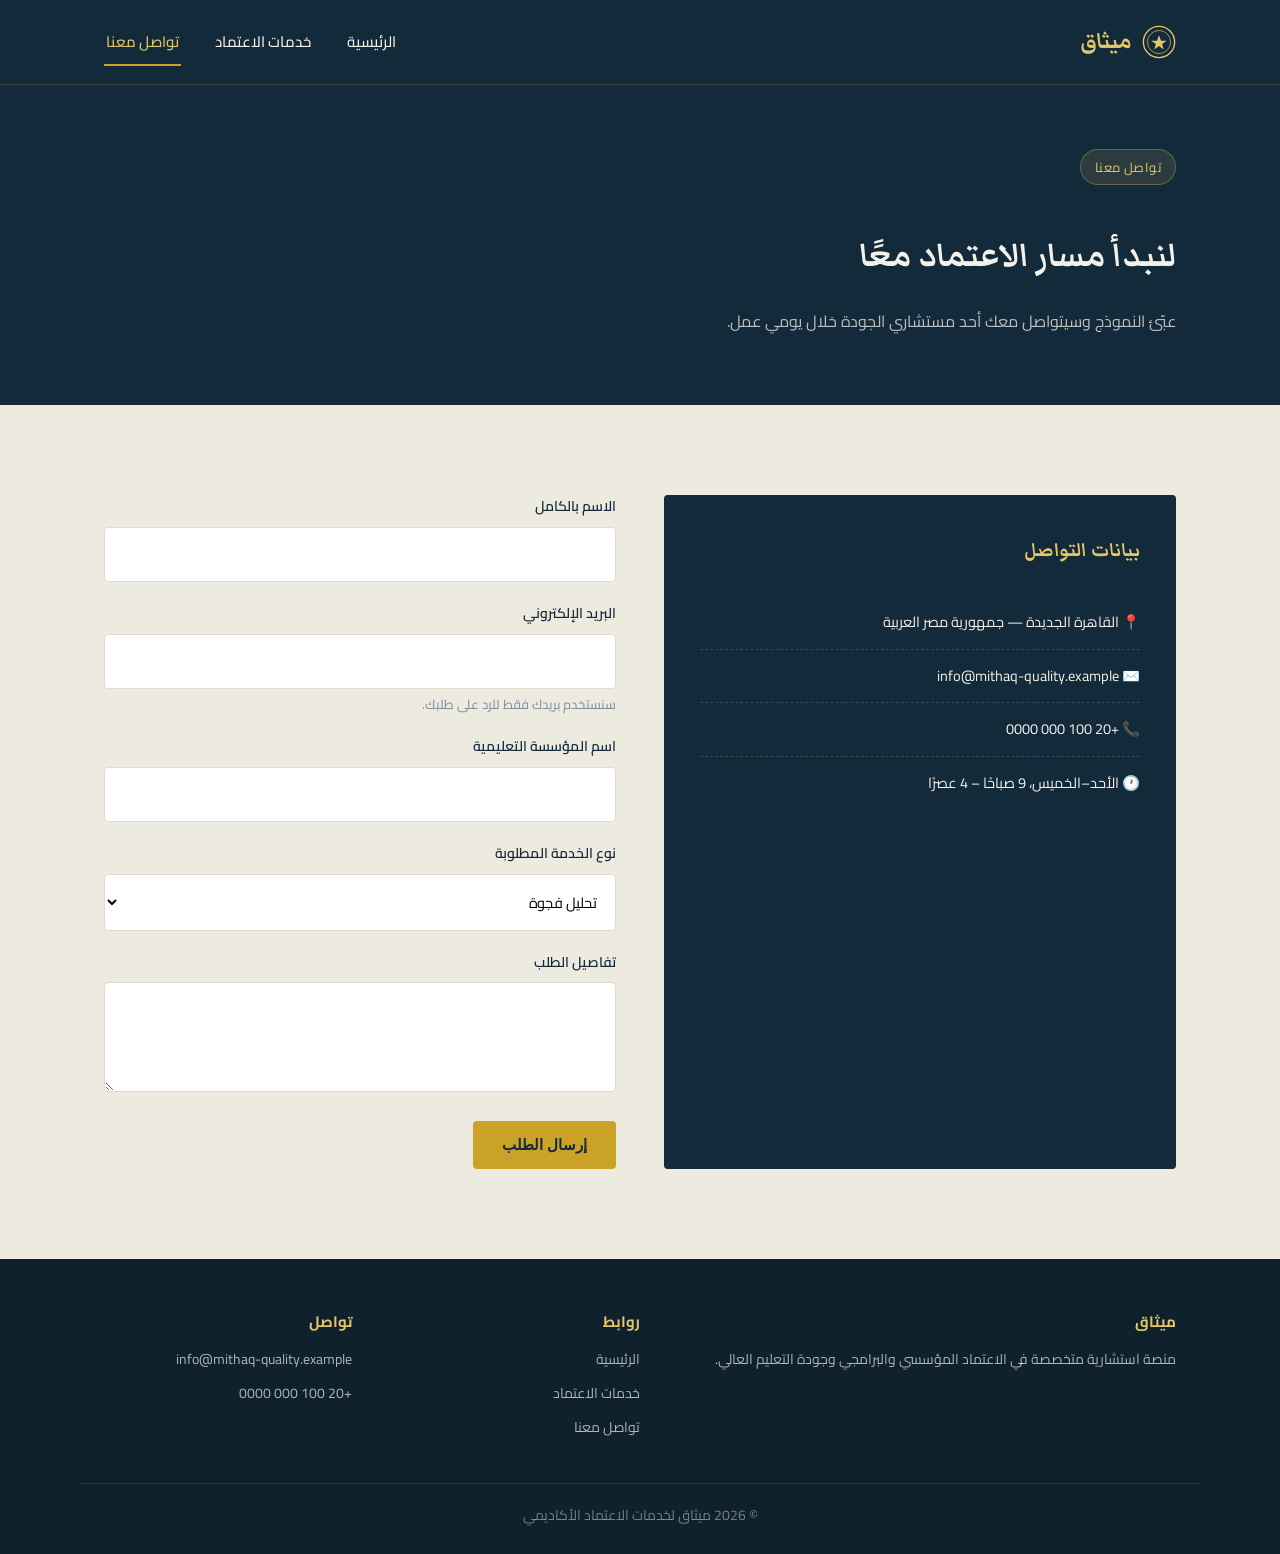
==== contact.html @ 863b6e29 "up" ====
<!DOCTYPE html>
<html lang="ar" dir="rtl">
<head>
<meta charset="UTF-8">
<meta name="viewport" content="width=device-width, initial-scale=1.0">
<title>تواصل معنا | ميثاق</title>
<link rel="stylesheet" href="css/style.css">
</head>
<body>

<header class="site-header">
  <div class="header-inner">
    <a href="index.html" class="brand">
      <svg class="seal-mini" viewBox="0 0 100 100" fill="none"><circle cx="50" cy="50" r="46" stroke="#E4C567" stroke-width="4"/><circle cx="50" cy="50" r="34" stroke="#E4C567" stroke-width="2"/><path d="M50 30 L56 46 L73 46 L59 56 L64 72 L50 62 L36 72 L41 56 L27 46 L44 46 Z" fill="#E4C567"/></svg>
      ميثاق
    </a>
    <nav class="main-nav">
      <ul>
        <li><a href="index.html">الرئيسية</a></li>
        <li><a href="services.html">خدمات الاعتماد</a></li>
        <li><a href="contact.html">تواصل معنا</a></li>
      </ul>
    </nav>
    <button class="nav-toggle" aria-label="فتح القائمة"><span></span></button>
  </div>
</header>

<section class="page-header">
  <div class="wrap">
    <span class="eyebrow">تواصل معنا</span>
    <h1>لنبدأ مسار الاعتماد معًا</h1>
    <p>عبّئ النموذج وسيتواصل معك أحد مستشاري الجودة خلال يومي عمل.</p>
  </div>
</section>

<section>
  <div class="wrap contact-grid">
    <div class="info-card">
      <h3>بيانات التواصل</h3>
      <div class="info-row">📍 القاهرة الجديدة — جمهورية مصر العربية</div>
      <div class="info-row">✉️ info@mithaq-quality.example</div>
      <div class="info-row">📞 +20 100 000 0000</div>
      <div class="info-row">🕐 الأحد–الخميس، 9 صباحًا – 4 عصرًا</div>
    </div>

    <div>
      <div id="formStatus" class="form-status"></div>
      <form id="contactForm" novalidate>
        <div class="form-field">
          <label for="fullName">الاسم بالكامل</label>
          <input type="text" id="fullName" name="fullName">
        </div>
        <div class="form-field">
          <label for="email">البريد الإلكتروني</label>
          <input type="text" id="email" name="email">
          <p class="form-note">سنستخدم بريدك فقط للرد على طلبك.</p>
        </div>
        <div class="form-field">
          <label for="institution">اسم المؤسسة التعليمية</label>
          <input type="text" id="institution" name="institution">
        </div>
        <div class="form-field">
          <label for="serviceType">نوع الخدمة المطلوبة</label>
          <select id="serviceType" name="serviceType">
            <option value="gap">تحليل فجوة</option>
            <option value="self-study">إعداد ملف تقويم ذاتي</option>
            <option value="training">ورشة تأهيل</option>
            <option value="tracking">متابعة جودة خريجين</option>
          </select>
        </div>
        <div class="form-field">
          <label for="message">تفاصيل الطلب</label>
          <textarea id="message" name="message"></textarea>
        </div>
        <button type="submit" class="btn btn-gold">إرسال الطلب</button>
      </form>
    </div>
  </div>
</section>

<footer class="site-footer">
  <div class="wrap footer-grid">
    <div>
      <h5>ميثاق</h5>
      <p>منصة استشارية متخصصة في الاعتماد المؤسسي والبرامجي وجودة التعليم العالي.</p>
    </div>
    <div>
      <h5>روابط</h5>
      <ul>
        <li><a href="index.html">الرئيسية</a></li>
        <li><a href="services.html">خدمات الاعتماد</a></li>
        <li><a href="contact.html">تواصل معنا</a></li>
      </ul>
    </div>
    <div>
      <h5>تواصل</h5>
      <ul>
        <li>info@mithaq-quality.example</li>
        <li>+20 100 000 0000</li>
      </ul>
    </div>
  </div>
  <div class="wrap footer-bottom">© <span id="year"></span> ميثاق لخدمات الاعتماد الأكاديمي</div>
</footer>

<button class="back-top" id="backTop" aria-label="العودة للأعلى">↑</button>

<script src="js/script.js"></script>
</body>
</html>
---- css/style.css ----
/* ============================================================
   ميثاق — منصة الاعتماد المؤسسي والبرامجي
   ============================================================ */

@import url('https://fonts.googleapis.com/css2?family=Markazi+Text:wght@500;600;700&family=Cairo:wght@400;500;600;700&display=swap');

:root {
  --navy: #132A3A;
  --navy-2: #1C3A4F;
  --navy-3: #23485F;
  --parchment: #EDEAE0;
  --parchment-2: #E1DCC9;
  --gold: #C9A227;
  --gold-light: #E4C567;
  --burgundy: #8C2F39;
  --text-light: #F3F1EA;
  --text-navy: #16222C;
  --muted: #7C8B95;
  --radius: 4px;
  --font-display: 'Markazi Text', serif;
  --font-body: 'Cairo', sans-serif;
  --shadow: 0 12px 30px rgba(19, 42, 58, 0.18);
}

* { box-sizing: border-box; }
html { scroll-behavior: smooth; }

body {
  margin: 0;
  font-family: var(--font-body);
  background: var(--parchment);
  color: var(--text-navy);
  line-height: 1.7;
}

img { max-width: 100%; display: block; }
a { color: inherit; text-decoration: none; }
ul { margin: 0; padding: 0; list-style: none; }

.wrap { max-width: 1120px; margin: 0 auto; padding: 0 24px; }

/* ---------- Header ---------- */
header.site-header {
  background: var(--navy);
  color: var(--text-light);
  position: sticky;
  top: 0;
  z-index: 50;
  border-bottom: 1px solid rgba(201, 162, 39, 0.25);
}

.header-inner {
  display: flex;
  align-items: center;
  justify-content: space-between;
  padding: 18px 24px;
  max-width: 1120px;
  margin: 0 auto;
}

.brand {
  display: flex;
  align-items: center;
  gap: 10px;
  font-family: var(--font-display);
  font-size: 28px;
  font-weight: 700;
  color: var(--gold-light);
}

.brand .seal-mini { width: 34px; height: 34px; }

.main-nav ul {
  display: flex;
  gap: 32px;
}

.main-nav a {
  font-size: 15px;
  font-weight: 500;
  padding: 8px 2px;
  border-bottom: 2px solid transparent;
  transition: border-color .2s ease, color .2s ease;
}

.main-nav a:hover,
.main-nav a.active {
  border-color: var(--gold);
  color: var(--gold-light);
}

/* زر القائمة للموبايل — INTERN-TASK #1: الزر موجود بالتنسيق الكامل
   لكنه بلا أي وظيفة برمجية حتى الآن. راجع js/script.js */
.nav-toggle {
  display: none;
  background: none;
  border: 1px solid rgba(228, 197, 103, .4);
  border-radius: var(--radius);
  padding: 8px 10px;
  cursor: pointer;
}
.nav-toggle span,
.nav-toggle span::before,
.nav-toggle span::after {
  content: "";
  display: block;
  width: 20px;
  height: 2px;
  background: var(--gold-light);
  position: relative;
}
.nav-toggle span::before { top: -6px; }
.nav-toggle span::after { top: 4px; }

/* ---------- Hero ---------- */
.hero {
  background: linear-gradient(160deg, var(--navy) 0%, var(--navy-2) 55%, var(--navy-3) 100%);
  color: var(--text-light);
  padding: 90px 0 110px;
  position: relative;
  overflow: hidden;
}

.hero-inner {
  display: grid;
  grid-template-columns: 1.1fr 0.9fr;
  gap: 48px;
  align-items: center;
}

.eyebrow {
  display: inline-block;
  font-size: 13px;
  letter-spacing: .4px;
  color: var(--gold-light);
  border: 1px solid rgba(228,197,103,.4);
  padding: 6px 14px;
  border-radius: 999px;
  margin-bottom: 22px;
}

.hero h1 {
  font-family: var(--font-display);
  font-size: 52px;
  line-height: 1.25;
  margin: 0 0 22px;
  color: var(--text-light);
}

.hero h1 em {
  font-style: normal;
  color: var(--gold-light);
}

.hero p.lead {
  font-size: 18px;
  color: rgba(243,241,234,.82);
  max-width: 46ch;
  margin-bottom: 34px;
}

.btn-row { display: flex; gap: 16px; flex-wrap: wrap; }

.btn {
  display: inline-block;
  padding: 14px 28px;
  border-radius: var(--radius);
  font-weight: 600;
  font-size: 15px;
  cursor: pointer;
  border: 1px solid transparent;
  transition: transform .15s ease, box-shadow .15s ease;
}
.btn:hover { transform: translateY(-2px); }

.btn-gold { background: var(--gold); color: var(--navy); }
.btn-gold:hover { box-shadow: 0 10px 22px rgba(201,162,39,.35); }

.btn-outline { border-color: rgba(243,241,234,.4); color: var(--text-light); }
.btn-outline:hover { border-color: var(--gold-light); color: var(--gold-light); }

/* الختم / الشعار الرسمي — العنصر المميز للتصميم */
.seal-wrap { display: flex; justify-content: center; align-items: center; }
.seal {
  width: 260px;
  height: 260px;
  animation: seal-stamp 900ms cubic-bezier(.2,1.4,.4,1) both;
  animation-delay: .15s;
}
@keyframes seal-stamp {
  0%   { transform: scale(2.4) rotate(-14deg); opacity: 0; }
  60%  { transform: scale(.94) rotate(3deg); opacity: 1; }
  100% { transform: scale(1) rotate(0deg); opacity: 1; }
}
@media (prefers-reduced-motion: reduce) {
  .seal { animation: none; }
}

/* ---------- Stats ---------- */
.stats {
  background: var(--text-light);
  border-bottom: 1px solid var(--parchment-2);
}
.stats-grid {
  display: grid;
  grid-template-columns: repeat(4, 1fr);
  gap: 24px;
  padding: 46px 0;
}
.stat-item { text-align: center; }
.stat-num {
  font-family: var(--font-display);
  font-size: 40px;
  font-weight: 700;
  color: var(--navy);
}
/* INTERN-TASK #8: الأرقام هنا ثابتة. المطلوب تشغيل عداد تصاعدي
   عند دخول القسم إلى نطاق الرؤية (Intersection Observer) —
   الدالة animateCounters() في js/script.js موجودة لكنها فارغة. */
.stat-label { color: var(--muted); font-size: 14px; margin-top: 6px; }

/* ---------- Sections ---------- */
section { padding: 90px 0; }
.section-head { max-width: 640px; margin: 0 auto 56px; text-align: center; }
.section-head .eyebrow { background: rgba(19,42,58,.05); color: var(--burgundy); border-color: rgba(140,47,57,.25); }
.section-head h2 {
  font-family: var(--font-display);
  font-size: 38px;
  margin: 14px 0 12px;
  color: var(--navy);
}
.section-head p { color: var(--muted); font-size: 16px; }

.pillars-grid {
  display: grid;
  grid-template-columns: repeat(3, 1fr);
  gap: 28px;
}
.pillar-card {
  background: #fff;
  border: 1px solid var(--parchment-2);
  border-radius: var(--radius);
  padding: 32px 26px;
  box-shadow: var(--shadow);
}
.pillar-num {
  font-family: var(--font-display);
  font-size: 15px;
  color: var(--gold);
  font-weight: 700;
  margin-bottom: 14px;
  letter-spacing: 1px;
}
.pillar-card h3 { margin: 0 0 10px; font-size: 20px; color: var(--navy); }
.pillar-card p { color: var(--muted); font-size: 15px; margin: 0; }

/* ---------- About / split ---------- */
.about-section { background: var(--navy); color: var(--text-light); }
.split {
  display: grid;
  grid-template-columns: .9fr 1.1fr;
  gap: 56px;
  align-items: center;
}
.about-section .section-head { text-align: right; margin: 0 0 24px; max-width: none; }
.about-section .section-head .eyebrow { background: rgba(228,197,103,.12); color: var(--gold-light); border-color: rgba(228,197,103,.3); }
.about-section .section-head h2 { color: var(--text-light); }
.about-section .section-head p { color: rgba(243,241,234,.75); }

.checklist { display: grid; gap: 16px; margin-top: 26px; }
.checklist li {
  display: flex;
  gap: 12px;
  align-items: flex-start;
  color: rgba(243,241,234,.9);
  font-size: 15px;
}
.checklist svg { flex-shrink: 0; margin-top: 3px; }

.doc-card {
  background: var(--navy-2);
  border: 1px solid rgba(228,197,103,.25);
  border-radius: var(--radius);
  padding: 30px;
}
.doc-card h4 { font-family: var(--font-display); font-size: 22px; margin: 0 0 6px; color: var(--gold-light); }
.doc-row { display: flex; justify-content: space-between; padding: 12px 0; border-bottom: 1px dashed rgba(243,241,234,.15); font-size: 14px; }
.doc-row:last-child { border-bottom: none; }
.doc-row span:last-child { color: var(--gold-light); font-weight: 600; }

/* ---------- CTA ---------- */
.cta {
  background: var(--burgundy);
  color: var(--text-light);
  text-align: center;
  padding: 70px 0;
}
.cta h2 { font-family: var(--font-display); font-size: 34px; margin: 0 0 14px; }
.cta p { color: rgba(243,241,234,.85); margin-bottom: 30px; }

/* ---------- Footer ---------- */
footer.site-footer {
  background: #0F212D;
  color: rgba(243,241,234,.7);
  padding: 50px 0 26px;
  font-size: 14px;
}
.footer-grid { display: grid; grid-template-columns: 2fr 1fr 1fr; gap: 40px; margin-bottom: 34px; }
.footer-grid h5 { color: var(--gold-light); font-size: 15px; margin: 0 0 14px; }
.footer-grid ul li { margin-bottom: 10px; }
.footer-bottom { border-top: 1px solid rgba(243,241,234,.1); padding-top: 20px; text-align: center; color: rgba(243,241,234,.45); }
/* INTERN-TASK #10: السنة هنا مكتوبة يدويًا بدل قراءتها من Date()
   الحالية عبر جافاسكريبت — لاحظ عنصر #year في index/about/services/contact */

/* ---------- Back to top ---------- */
.back-top {
  position: fixed;
  bottom: 26px;
  left: 26px;
  width: 44px;
  height: 44px;
  border-radius: 50%;
  background: var(--gold);
  color: var(--navy);
  display: none; /* INTERN-TASK #6: يجب إظهار الزر عبر JS بعد تمرير
                     الصفحة مسافة معينة، وإخفاؤه عند العودة لأعلى.
                     راجع onScroll() في js/script.js */
  align-items: center;
  justify-content: center;
  border: none;
  cursor: pointer;
  box-shadow: var(--shadow);
}

/* ---------- Page header (inner pages) ---------- */
.page-header {
  background: var(--navy);
  color: var(--text-light);
  padding: 64px 0 54px;
}
.page-header .eyebrow { background: rgba(228,197,103,.12); color: var(--gold-light); border-color: rgba(228,197,103,.3); }
.page-header h1 { font-family: var(--font-display); font-size: 42px; margin: 14px 0 10px; }
.page-header p { color: rgba(243,241,234,.75); max-width: 60ch; }

/* ---------- Services / accordion ---------- */
.services-grid { display: grid; gap: 20px; }
.faq-item {
  background: #fff;
  border: 1px solid var(--parchment-2);
  border-radius: var(--radius);
}
.faq-q {
  width: 100%;
  text-align: right;
  background: none;
  border: none;
  padding: 22px 26px;
  font-family: var(--font-body);
  font-size: 17px;
  font-weight: 600;
  color: var(--navy);
  cursor: pointer;
  display: flex;
  justify-content: space-between;
  align-items: center;
}
.faq-q .plus { color: var(--gold); font-size: 22px; transition: transform .2s ease; }
.faq-item.open .faq-q .plus { transform: rotate(45deg); }
.faq-a {
  max-height: 0;
  overflow: hidden;
  transition: max-height .25s ease;
  padding: 0 26px;
  color: var(--muted);
  font-size: 15px;
}
.faq-item.open .faq-a { max-height: 240px; padding-bottom: 22px; }
/* INTERN-TASK #5: الأكورديون يعمل فقط على العنصر الأول لأن
   الكود في js/script.js يستخدم querySelector بدل querySelectorAll
   عند ربط الحدث click. */

/* ---------- Programs table ---------- */
.programs-table { width: 100%; border-collapse: collapse; margin-top: 20px; background: #fff; }
.programs-table th, .programs-table td { padding: 16px 18px; text-align: right; border-bottom: 1px solid var(--parchment-2); font-size: 14.5px; }
.programs-table th { background: var(--navy); color: var(--text-light); font-weight: 600; }
.badge { padding: 4px 12px; border-radius: 999px; font-size: 12.5px; font-weight: 600; }
.badge-full { background: rgba(140,47,57,.1); color: var(--burgundy); }
.badge-part { background: rgba(201,162,39,.15); color: #8a6c14; }

/* ---------- Contact ---------- */
.contact-grid { display: grid; grid-template-columns: 1fr 1fr; gap: 48px; }
.info-card { background: var(--navy); color: var(--text-light); border-radius: var(--radius); padding: 36px; }
.info-card h3 { font-family: var(--font-display); font-size: 24px; color: var(--gold-light); margin-top: 0; }
.info-row { display: flex; gap: 12px; padding: 14px 0; border-bottom: 1px dashed rgba(243,241,234,.15); font-size: 14.5px; }
.info-row:last-child { border-bottom: none; }

.form-field { margin-bottom: 20px; }
.form-field label { display: block; font-size: 14px; font-weight: 600; margin-bottom: 8px; color: var(--navy); }
.form-field input, .form-field select, .form-field textarea {
  width: 100%;
  padding: 13px 14px;
  border: 1px solid var(--parchment-2);
  border-radius: var(--radius);
  font-family: var(--font-body);
  font-size: 14.5px;
  background: #fff;
}
.form-field textarea { resize: vertical; min-height: 110px; }
.form-note { font-size: 13px; color: var(--muted); margin-top: 4px; }
.form-status { display: none; padding: 12px 16px; border-radius: var(--radius); font-size: 14px; margin-bottom: 18px; }
.form-status.error { display: block; background: rgba(140,47,57,.08); color: var(--burgundy); }
.form-status.success { display: block; background: rgba(76,140,90,.1); color: #2f6b3e; }
/* INTERN-TASK #4: النموذج الآن يرسل حتى لو الحقول فارغة —
   المطلوب إضافة تحقق (validation) قبل الإرسال وإظهار .form-status
   بالحالة المناسبة. راجع handleContactSubmit() في js/script.js */

/* ---------- Responsive ---------- */
@media (max-width: 900px) {
  .hero-inner { grid-template-columns: 1fr; text-align: center; }
  .btn-row { justify-content: center; }
  .seal-wrap { order: -1; }
  .stats-grid { grid-template-columns: repeat(2, 1fr); }
  .pillars-grid { grid-template-columns: 1fr; }
  .split { grid-template-columns: 1fr; }
  .about-section .section-head { text-align: center; }
  .footer-grid { grid-template-columns: 1fr; }
  .contact-grid { grid-template-columns: 1fr; }
  .main-nav { display: none; }
  .nav-toggle { display: inline-flex; flex-direction: column; gap: 4px; }
}
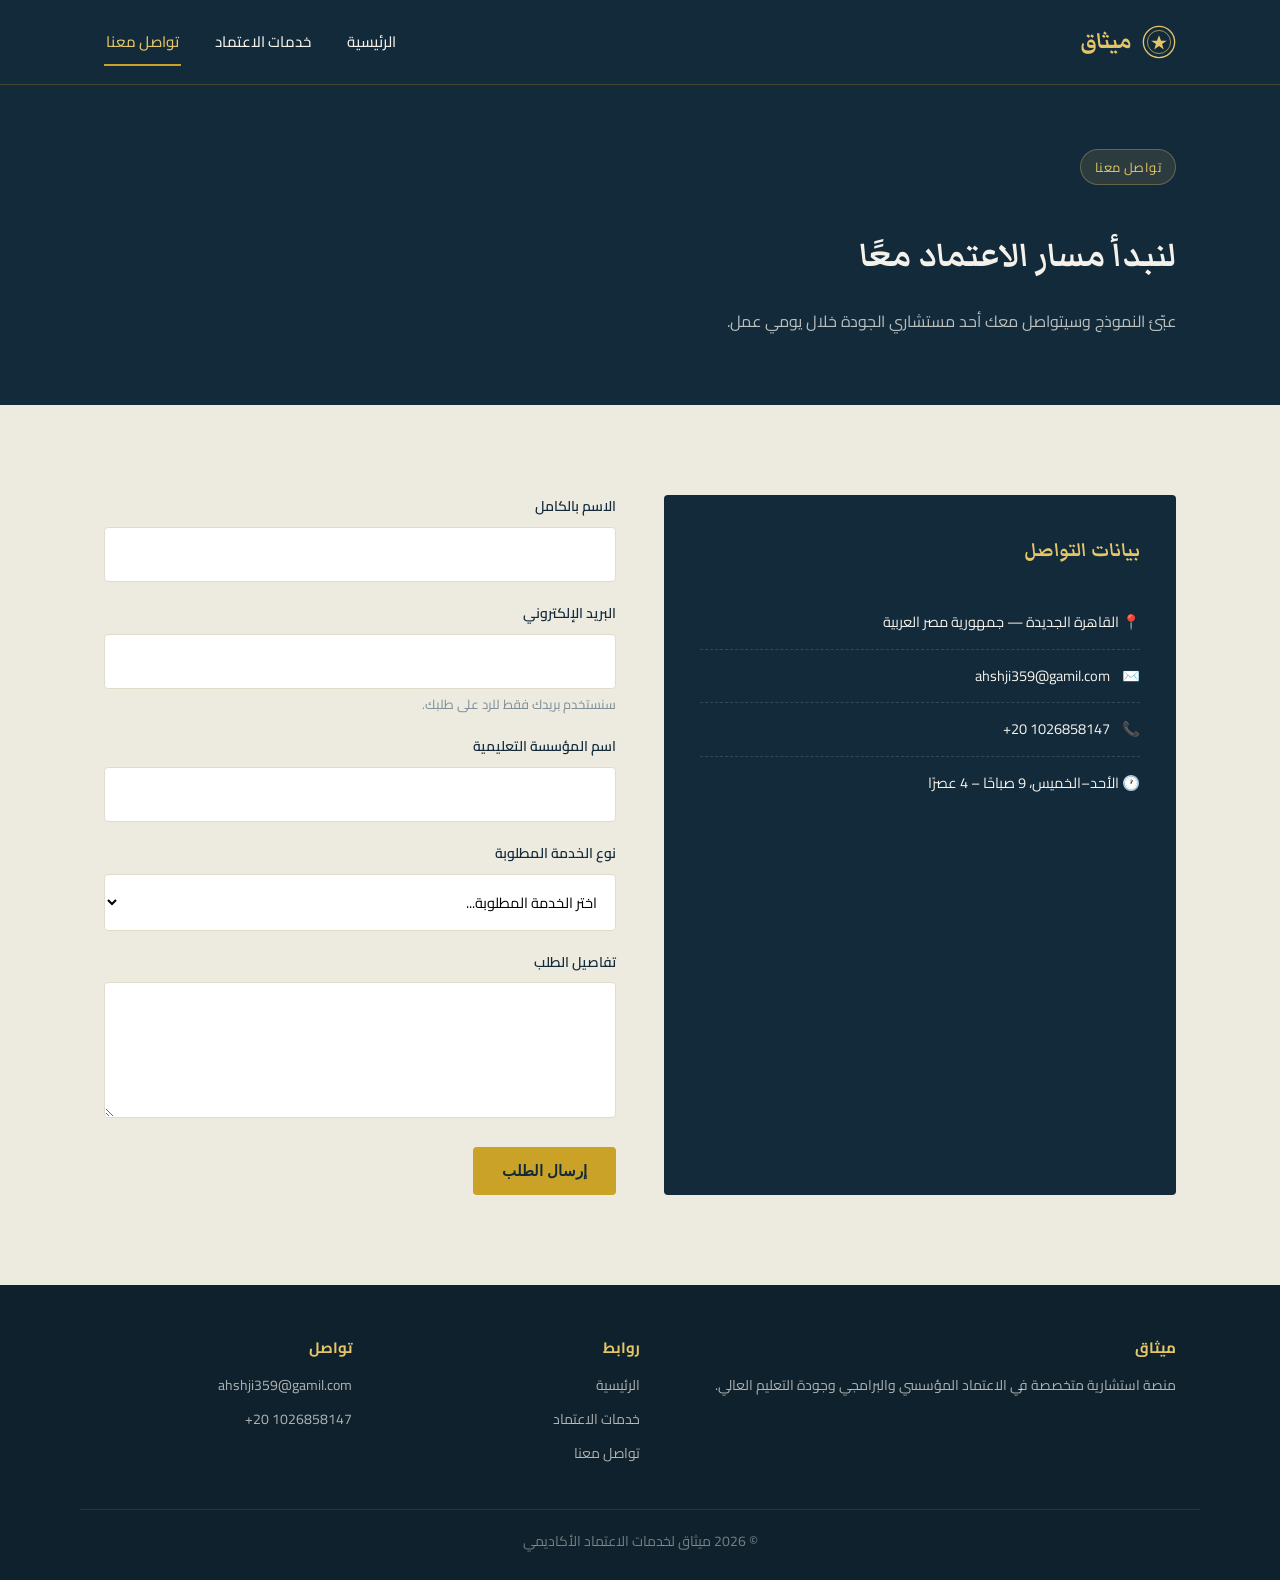
==== commit 98411ed1: "Final project submission" ====
--- a/contact.html
+++ b/contact.html
@@ -1,17 +1,21 @@
 <!DOCTYPE html>
 <html lang="ar" dir="rtl">
 <head>
-<meta charset="UTF-8">
-<meta name="viewport" content="width=device-width, initial-scale=1.0">
-<title>تواصل معنا | ميثاق</title>
-<link rel="stylesheet" href="css/style.css">
+  <meta charset="UTF-8">
+  <meta name="viewport" content="width=device-width, initial-scale=1.0">
+  <title>تواصل معنا | ميثاق</title>
+  <link rel="stylesheet" href="css/style.css">
 </head>
 <body>
 
 <header class="site-header">
   <div class="header-inner">
     <a href="index.html" class="brand">
-      <svg class="seal-mini" viewBox="0 0 100 100" fill="none"><circle cx="50" cy="50" r="46" stroke="#E4C567" stroke-width="4"/><circle cx="50" cy="50" r="34" stroke="#E4C567" stroke-width="2"/><path d="M50 30 L56 46 L73 46 L59 56 L64 72 L50 62 L36 72 L41 56 L27 46 L44 46 Z" fill="#E4C567"/></svg>
+      <svg class="seal-mini" viewBox="0 0 100 100" fill="none">
+        <circle cx="50" cy="50" r="46" stroke="#E4C567" stroke-width="4"/>
+        <circle cx="50" cy="50" r="34" stroke="#E4C567" stroke-width="2"/>
+        <path d="M50 30 L56 46 L73 46 L59 56 L64 72 L50 62 L36 72 L41 56 L27 46 L44 46 Z" fill="#E4C567"/>
+      </svg>
       ميثاق
     </a>
     <nav class="main-nav">
@@ -27,19 +31,18 @@
 
 <section class="page-header">
   <div class="wrap">
-    <span class="eyebrow">تواصل معنا</span>
-    <h1>لنبدأ مسار الاعتماد معًا</h1>
+<a href="#contact" class="eyebrow">تواصل معنا</a>    <h1>لنبدأ مسار الاعتماد معًا</h1>
     <p>عبّئ النموذج وسيتواصل معك أحد مستشاري الجودة خلال يومي عمل.</p>
   </div>
 </section>
 
-<section>
+ <section id="contact">
   <div class="wrap contact-grid">
     <div class="info-card">
       <h3>بيانات التواصل</h3>
       <div class="info-row">📍 القاهرة الجديدة — جمهورية مصر العربية</div>
-      <div class="info-row">✉️ info@mithaq-quality.example</div>
-      <div class="info-row">📞 +20 100 000 0000</div>
+      <div class="info-row">✉️ <a href="mailto:ahshji359@gamil.com">ahshji359@gamil.com</a></div>
+      <div class="info-row">📞 <a href="tel:+201026858147" dir="ltr">+20 1026858147</a></div>
       <div class="info-row">🕐 الأحد–الخميس، 9 صباحًا – 4 عصرًا</div>
     </div>
 
@@ -48,20 +51,21 @@
       <form id="contactForm" novalidate>
         <div class="form-field">
           <label for="fullName">الاسم بالكامل</label>
-          <input type="text" id="fullName" name="fullName">
+          <input type="text" id="fullName" name="fullName" required>
         </div>
         <div class="form-field">
           <label for="email">البريد الإلكتروني</label>
-          <input type="text" id="email" name="email">
+          <input type="email" id="email" name="email" required>
           <p class="form-note">سنستخدم بريدك فقط للرد على طلبك.</p>
         </div>
         <div class="form-field">
           <label for="institution">اسم المؤسسة التعليمية</label>
-          <input type="text" id="institution" name="institution">
+          <input type="text" id="institution" name="institution" required>
         </div>
         <div class="form-field">
           <label for="serviceType">نوع الخدمة المطلوبة</label>
-          <select id="serviceType" name="serviceType">
+          <select id="serviceType" name="serviceType" required>
+            <option value="" disabled selected>اختر الخدمة المطلوبة...</option>
             <option value="gap">تحليل فجوة</option>
             <option value="self-study">إعداد ملف تقويم ذاتي</option>
             <option value="training">ورشة تأهيل</option>
@@ -70,7 +74,7 @@
         </div>
         <div class="form-field">
           <label for="message">تفاصيل الطلب</label>
-          <textarea id="message" name="message"></textarea>
+          <textarea id="message" name="message" rows="4" required></textarea>
         </div>
         <button type="submit" class="btn btn-gold">إرسال الطلب</button>
       </form>
@@ -95,8 +99,8 @@
     <div>
       <h5>تواصل</h5>
       <ul>
-        <li>info@mithaq-quality.example</li>
-        <li>+20 100 000 0000</li>
+        <li><a href="mailto:ahshji359@gamil.com">ahshji359@gamil.com</a></li>
+        <li><a href="tel:+201026858147" dir="ltr">+20 1026858147</a></li>
       </ul>
     </div>
   </div>
@@ -107,4 +111,4 @@
 
 <script src="js/script.js"></script>
 </body>
-</html>
+</html>
--- a/css/style.css
+++ b/css/style.css
@@ -426,5 +426,23 @@
   .footer-grid { grid-template-columns: 1fr; }
   .contact-grid { grid-template-columns: 1fr; }
   .main-nav { display: none; }
+  .main-nav.open {
+    display: block;
+    position: absolute;
+    top: 75px;
+    right: 20px;
+    background: var(--navy);
+    width: 220px;
+    border: 1px solid rgba(228,197,103,.3);
+    border-radius: var(--radius);
+    padding: 15px;
+    z-index: 1000;
+}
+
+.main-nav.open ul {
+    display: flex;
+    flex-direction: column;
+    gap: 15px;
+}
   .nav-toggle { display: inline-flex; flex-direction: column; gap: 4px; }
 }
